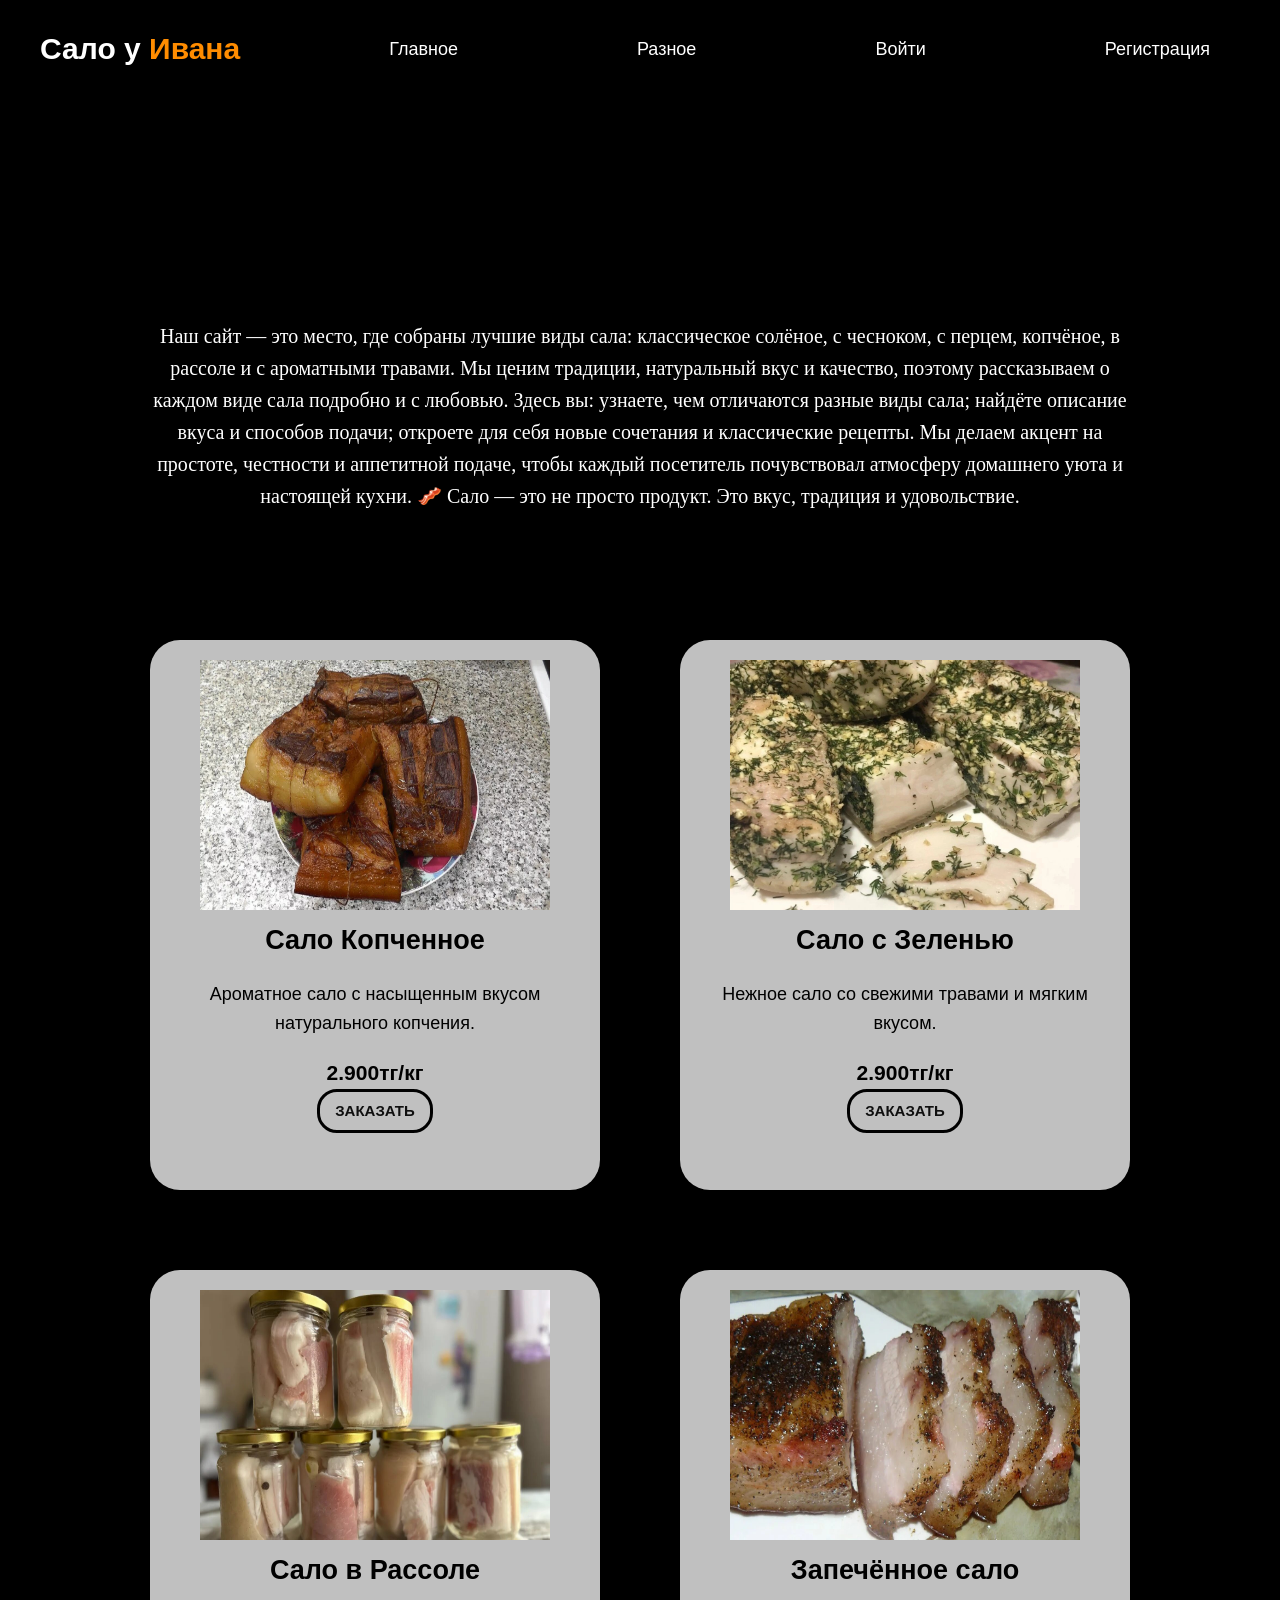
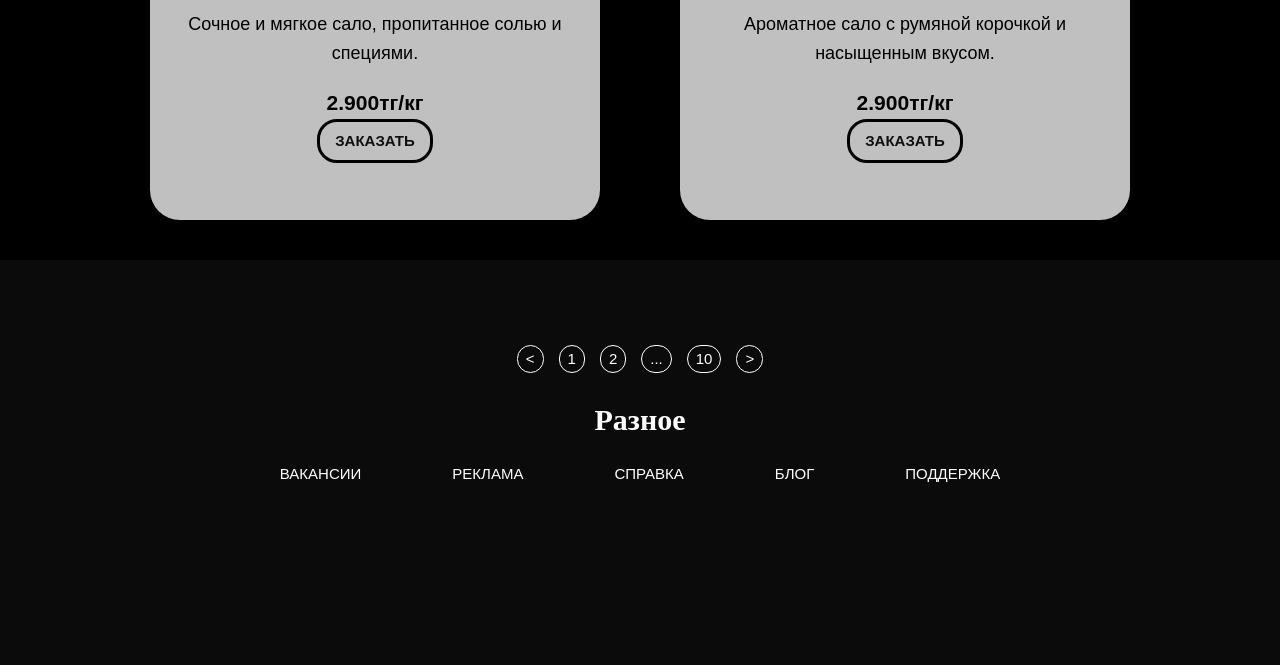
==== index.html @ 9bddf278 "Add files via upload" ====
<!DOCTYPE html>
<html lang="en">
<head>
    <meta charset="UTF-8">
    <meta name="viewport" content="width=device-width, initial-scale=1.0">
    <title>Document</title>
    <link rel="stylesheet" href="css/style.css">
</head>

    <body>

        <header class="header">
            <div class="conteiner">
                <div class="header__inner">
                    <div class="header__logo">Сало у<span class="lik"> Ивана</span></div>
                    <a class="nav__link" href="">Главное</a>
                    <a class="nav__link" href="#">Разное</a>
    
                    <a class="nav__link" href="reg.html">Войти</a>
                    <a class="nav__link" href="login.html">Регистрация</a>
                </div>
            </div>
        </header>
      
    
    
    
        <section class="section">
            <div class="container">
                <div id="magaz" class="section__header">
                    <h3 class="section__suptitle"></h3>
                    
                    <div class="section__text">
                        <p>Наш сайт — это место, где собраны лучшие виды сала: классическое солёное, с чесноком, с перцем, копчёное, в рассоле и с ароматными травами.
                            Мы ценим традиции, натуральный вкус и качество, поэтому рассказываем о каждом виде сала подробно и с любовью.
                            Здесь вы:
                            узнаете, чем отличаются разные виды сала;
                            найдёте описание вкуса и способов подачи;
                            откроете для себя новые сочетания и классические рецепты.
                            Мы делаем акцент на простоте, честности и аппетитной подаче, чтобы каждый посетитель почувствовал атмосферу домашнего уюта и настоящей кухни.
                            🥓 Сало — это не просто продукт. Это вкус, традиция и удовольствие.
                        </p>
                    </div>
                </div>
            </div>
    
    
    
    
        </section>
    
    
    
        <div class="flex">
    
            <div class="word">
                <img src="imges/cap.jpg" alt="">
                <h2>Сало Копченное</h2>
                <p>Ароматное сало с насыщенным вкусом натурального копчения.</p>
                <h3>2.900тг/кг</h3>
                <a class="button" href="https://wa.me/996707998510?text=%D0%97%D0%B4%D1%80%D0%B0%D0%B2%D1%81%D1%82%D0%B2%D1%83%D0%B9%D1%82%D0%B5!%D0%A5%D0%BE%D1%87%D1%83%20%D1%83%20%D0%B2%D0%B0%D1%81%20%D0%B7%D0%B0%D0%BA%D0%B0%D0%B7%D0%B0%D1%82%D1%8C..." target="">Заказать</a>
            </div>
            <div class="word">
                <img src="imges/zel.jpg" alt="">
                <h2>Сало с Зеленью</h2>
                <p>Нежное сало со свежими травами и мягким вкусом.</p>
                <h3>2.900тг/кг</h3>
                <a class="button" href="https://wa.me/996707998510?text=%D0%97%D0%B4%D1%80%D0%B0%D0%B2%D1%81%D1%82%D0%B2%D1%83%D0%B9%D1%82%D0%B5!%D0%A5%D0%BE%D1%87%D1%83%20%D1%83%20%D0%B2%D0%B0%D1%81%20%D0%B7%D0%B0%D0%BA%D0%B0%D0%B7%D0%B0%D1%82%D1%8C..." target="">Заказать</a>
    
            </div>
            <div class="word">
                <img src="imges/ras.jpg" alt="">
                <h2>Сало в Рассоле</h2>
                <p>Сочное и мягкое сало, пропитанное солью и специями.</p>
                <h3>2.900тг/кг</h3>
                <a class="button" href="https://wa.me/996707998510?text=%D0%97%D0%B4%D1%80%D0%B0%D0%B2%D1%81%D1%82%D0%B2%D1%83%D0%B9%D1%82%D0%B5!%D0%A5%D0%BE%D1%87%D1%83%20%D1%83%20%D0%B2%D0%B0%D1%81%20%D0%B7%D0%B0%D0%BA%D0%B0%D0%B7%D0%B0%D1%82%D1%8C..." target="">Заказать</a>
    
            </div>
            <div class="word">
                <img src="imges/zap.jpg" alt="">
                <h2>Запечённое сало</h2>
                <p>Ароматное сало с румяной корочкой и насыщенным вкусом.</p>
                <h3>2.900тг/кг</h3>
                <a class="button" href="https://wa.me/996707998510?text=%D0%97%D0%B4%D1%80%D0%B0%D0%B2%D1%81%D1%82%D0%B2%D1%83%D0%B9%D1%82%D0%B5!%D0%A5%D0%BE%D1%87%D1%83%20%D1%83%20%D0%B2%D0%B0%D1%81%20%D0%B7%D0%B0%D0%BA%D0%B0%D0%B7%D0%B0%D1%82%D1%8C..." target="">Заказать</a>
    
            </div>
            
    
        </div>
    
        <section class="section-2">
            <div id="poder" class="container-2">
                <div class="section__header-2">
                    <a class="button-2" href="#"><</a>
                            <a class="button-2" href="#">1</a>
                            <a class="button-2" href="#">2</a>
                            <a class="button-2">...</a>
                            <a class="button-2" href="#">10</a>
                            <a class="button-2" href="#">></a>
                            <p></p>
                            <p></p>
                            <h3 class="section__suptitle-2">Разное</h3>
                            <h2 class="section__title-2"></h2>
                            <div class="section__text-2">
                                <a class="button-4" href="#!">Вакансии</a>
                                <a class="button-4" href="#!">Реклама</a>
                                <a class="button-4" href="#!">Справка</a>
                                <a class="button-4" href="#!">Блог</a>
                                <a class="button-4" href="#!">Поддержка</a>
    
                            </div>
                </div>
            </div>
        </section>
    
    </body>

</html>
---- css/style.css ----
body{
    background-color: #000000;
}
.lik {
    color: rgb(255, 140, 0);
}

.slider {
    justify-content: space-between;
    margin-top: 30px;
    text-align: left;
}

.slider__item {
    width: 24%;
    padding: 20px 0;
    position: relative;

    border-top: 3px solid #fff;
    opacity: .5;

    font-size: 18px;
    color: #ffffff;
    text-transform: uppercase;
}

html {
    scroll-behavior: smooth;

}

.slider__item.active {
    opacity: 1;
}

.slider__item.active:before {
    content: "";
    display: block;
    background-color: #af4e00;
    width: 70px;
    height: 3px;
    position: absolute;
    top: -3px;
    left: 0;
    z-index: 1;
}

.slider__item.active2 {
    opacity: 1;
}

.slider__item.active2::before {
    content: "";
    display: block;
    background-color: #af4e00;
    width: 180px;
    height: 3px;
    position: absolute;
    top: -3px;
    left: 0;
    z-index: 1;
}

.slider__num {
    font-size: 24px;
    font-weight: 700;
}


body {
    margin: 0;
    font-family: 'Montserrat', sans-serif;
    font-size: 18px;
    line-height: 1.6;
    color: #ffffff;
}

*,
*:before,
*:after {
    box-sizing: border-box;
}

h1,
h2,
h3,
h4,
h5,
h6 {
    margin: 0;
}


.conteiner {
    width: 100%;
    max-width: 1200px;
    margin: 0 auto;
}




.intro__title::after {
    content: "";
    display: block;
    opacity: 0;
    width: 65px;
    height: 4px;
    background-color: #fff;
    margin: 30px auto;
}

.header {
    width: 100%;
    padding-top: 25px;
    position: absolute;
    top: 0;
    left: 0;
    right: 0;
    z-index: 100;
}

.header__inner {
    display: flex;
    justify-content: space-between;
    align-items: center;
    margin: 50 0 5px;
}


.header__logo {
    font-size: 30px;
    font-weight: 700;
    color: #fff;
    
}

.nav {
    font-size: 14px;
    text-transform: uppercase;
}

.nav__link {
    display: inline-block;
    vertical-align: top;
    margin: 0 30px;
    position: relative;

    color: #fff;
    text-decoration: 0;
    transition: color .1s linear;
}

.nav__link:hover {
    color: #af4e00;
}

.nav__link:hover::after {
    opacity: 1;
}


.button {
    display: inline-block;
    vertical-align: top;
    padding: 7px 15px;
    border: 3px solid #000000;
    color: #0f0f0f;
    text-transform: uppercase;
    font-size: 15px;
    font-weight: 700;
    text-decoration: none;
    transition: background .8s linear,
        color .9s linear;
    border-radius: 20px;

}

.button:hover {
    background-color: #000000;
    color: #ffffff;
}

/*section*/
.section {
    
    padding: 300px 0;
    background-color: black;
    margin: 0;
    height: 60vh;
    font-size: 20px;
    font-family: 'Konkhmer Sleokchher', cursive;
}

.section__header {
    width: 70%;
    min-width: 1000px;
    margin: 0 auto 40px;
    color: #fff;
    text-align: center;
}

.section__suptitle {
    font-family: 'Konkhmer Sleokchher', cursive;
    font-size: 30px;
    color: #fff;
}





.flex {
    background: black;
    display: flex;
    flex-wrap: wrap;
    justify-content: center;
    align-items: center;

}

.word {
    background: rgba(255, 255, 255, 0.753);
    color: rgb(0, 0, 0);
    width: 450px;
    text-align: center;
    padding: 20px;
    margin: 40px;
    height: 550px;
    border-radius: 30px;

}

.word>img {
    width: 350px;
    height: 250px;
    
}

/*section-2*/
.section-2 {
    padding: 80px 0px;
    background-color: rgb(12, 11, 11);
    margin: 0px;
    height: 45vh;
}

.section__header-2 {
    width: 70%;
    min-width: 900px;
    margin: 0 auto 40px;
    color: #fff;
    text-align: center;
}

.section__suptitle-2 {
    font-family: 'Konkhmer Sleokchher', cursive;
    font-size: 30px;
    color: #fff;
    margin: 0px;
    height: 30px;
}

.section__title-2 {
    font-family: 'Bagel Fat One', cursive;
    font-size: 100px;
    color: #fff;
}

.button-2 {
    display: inline-block;
    vertical-align: top;
    padding: 1px 8px;
    border: 1px solid #ffffff;
    color: #ffffff;
    text-transform: uppercase;
    font-size: 15px;
    font-weight: 100;
    text-decoration: none;
    transition: background .8s linear,
        color .9s linear;
    border-radius: 20px;
    margin: 5px;

}

.button-2:hover {
    background-color: #ffffff;
    color: #000000;
}

.button-3 {
    display: inline-block;
    vertical-align: top;
    padding: 7px 15px;
    border: 3px solid #ffffff;
    color: #ffffff;
    text-transform: uppercase;
    font-size: 15px;
    font-weight: 700;
    text-decoration: none;
    transition: background .8s linear,
        color .9s linear;
    border-radius: 20px;


}

.button-3:hover {
    background-color: #ffffff;
    color: #000000;
}




.button-4 {
    display: inline-block;
    vertical-align: top;
    padding: 1px 8px;

    color: #ffffff;
    text-transform: uppercase;
    font-size: 15px;
    font-weight: 100;
    text-decoration: none;
    transition: background .6s linear,
        color .7s linear;

    margin: 35px;

}

.button-4:hover {
    background-color: #ffffff;
    color: #000000;
}
@media (max-width: 768px) {

    /* HEADER */
    .header {
        position: relative;
        padding-top: 10px;
    }

    .header__inner {
        flex-direction: column;
        gap: 15px;
        margin: 0;
    }

    .nav__link {
        margin: 5px 0;
        font-size: 16px;
    }

    .header__logo {
        font-size: 24px;
        text-align: center;
    }

    /* SECTION (описание) */
    .section {
        padding: 120px 20px;
        height: auto;
        font-size: 16px;
    }

    .section__header {
        width: 100%;
        min-width: unset;
        padding: 0 10px;
    }

    /* КАРТОЧКИ ТОВАРОВ */
    .flex {
        flex-direction: column;
    }

    .word {
        width: 70%;
        height: auto;
        margin: 20px 0;
        padding: 15px;
    }

    .word img {
        width: 85%;
        height: auto;
        border-radius: 15px;
    }

    /* КНОПКИ */
    .button {
        font-size: 14px;
        padding: 8px 18px;
    }

    /* FOOTER / SECTION-2 */
    .section-2 {
        height: auto;
        padding: 40px 15px;
    }

    .section__header-2 {
        width: 100%;
        min-width: unset;
    }

    .button-4 {
        display: block;
        margin: 15px 0;
        font-size: 14px;
    }
}
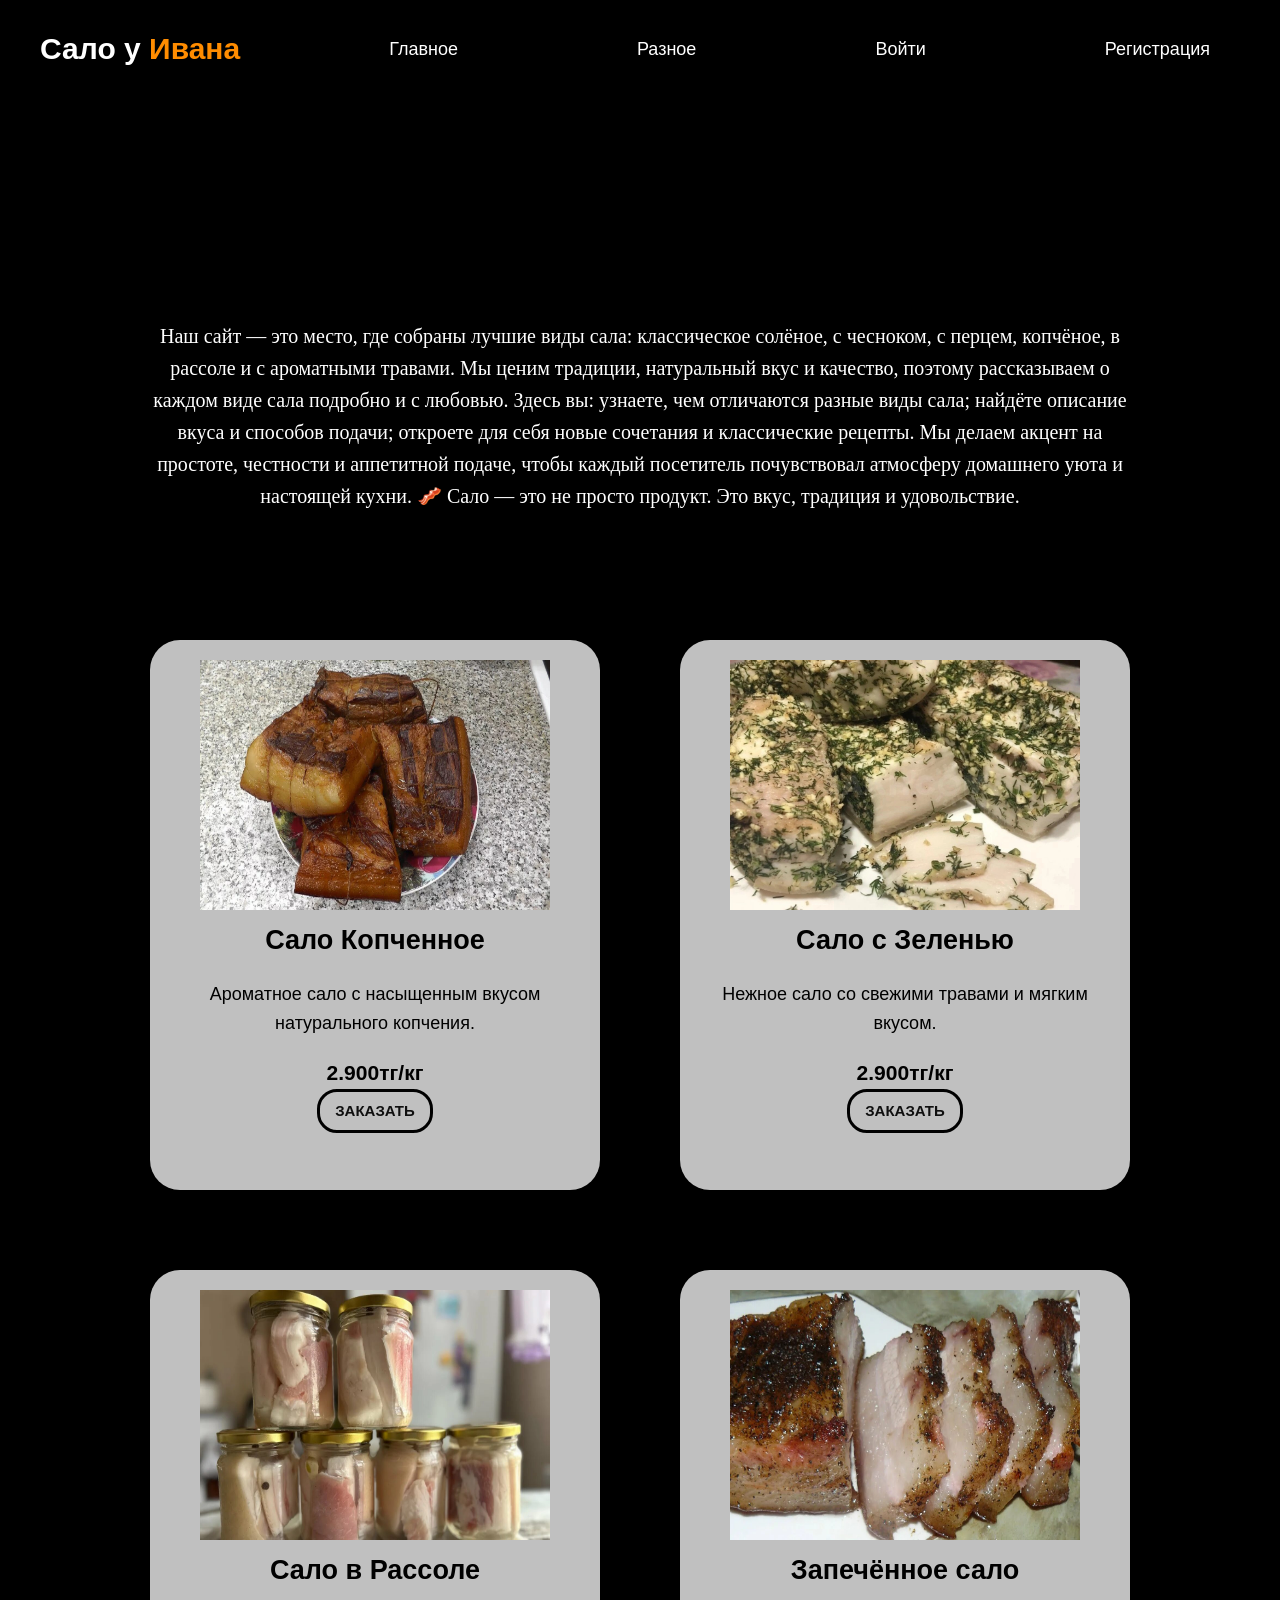
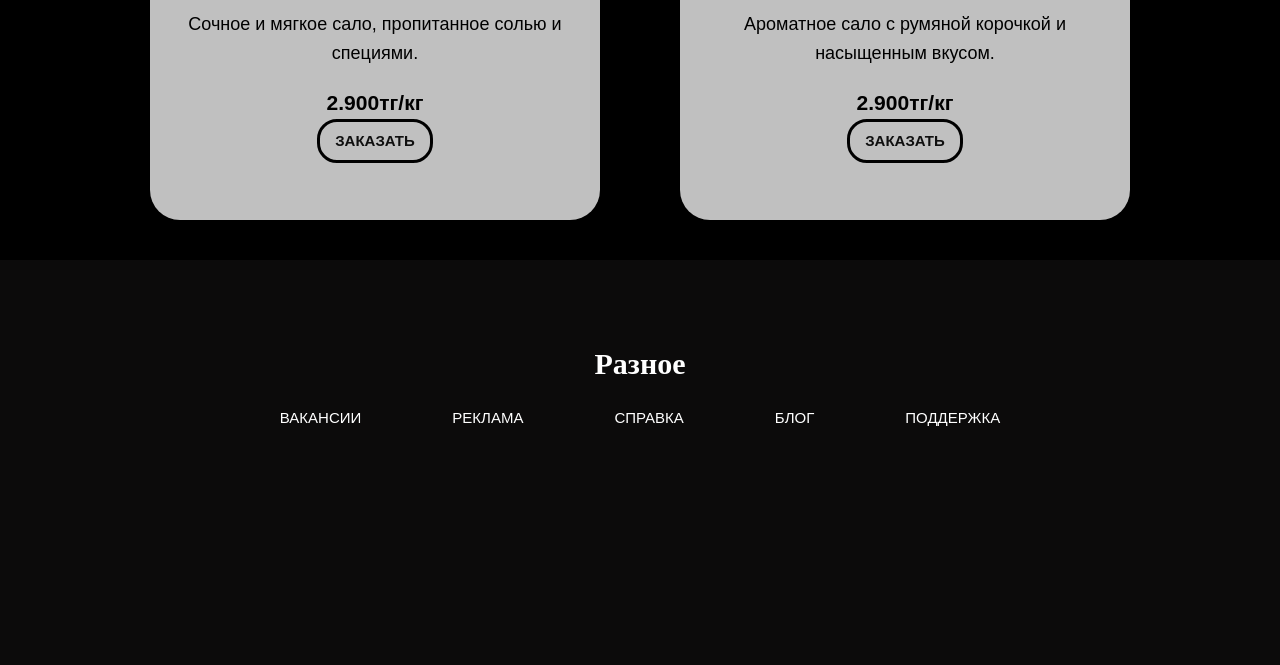
==== commit e3f124b9: "Update index.html" ====
--- a/index.html
+++ b/index.html
@@ -3,7 +3,7 @@
 <head>
     <meta charset="UTF-8">
     <meta name="viewport" content="width=device-width, initial-scale=1.0">
-    <title>Document</title>
+    <title>Сало у Ивана</title>
     <link rel="stylesheet" href="css/style.css">
 </head>
 
@@ -58,14 +58,14 @@
                 <h2>Сало Копченное</h2>
                 <p>Ароматное сало с насыщенным вкусом натурального копчения.</p>
                 <h3>2.900тг/кг</h3>
-                <a class="button" href="https://wa.me/996707998510?text=%D0%97%D0%B4%D1%80%D0%B0%D0%B2%D1%81%D1%82%D0%B2%D1%83%D0%B9%D1%82%D0%B5!%D0%A5%D0%BE%D1%87%D1%83%20%D1%83%20%D0%B2%D0%B0%D1%81%20%D0%B7%D0%B0%D0%BA%D0%B0%D0%B7%D0%B0%D1%82%D1%8C..." target="">Заказать</a>
+                <a class="button" href="https://wa.me/77754330915?text=%D0%97%D0%B4%D1%80%D0%B0%D0%B2%D1%81%D1%82%D0%B2%D1%83%D0%B9%D1%82%D0%B5!%D0%A5%D0%BE%D1%87%D1%83%20%D1%83%20%D0%B2%D0%B0%D1%81%20%D0%B7%D0%B0%D0%BA%D0%B0%D0%B7%D0%B0%D1%82%D1%8C..." target="">Заказать</a>
             </div>
             <div class="word">
                 <img src="imges/zel.jpg" alt="">
                 <h2>Сало с Зеленью</h2>
                 <p>Нежное сало со свежими травами и мягким вкусом.</p>
                 <h3>2.900тг/кг</h3>
-                <a class="button" href="https://wa.me/996707998510?text=%D0%97%D0%B4%D1%80%D0%B0%D0%B2%D1%81%D1%82%D0%B2%D1%83%D0%B9%D1%82%D0%B5!%D0%A5%D0%BE%D1%87%D1%83%20%D1%83%20%D0%B2%D0%B0%D1%81%20%D0%B7%D0%B0%D0%BA%D0%B0%D0%B7%D0%B0%D1%82%D1%8C..." target="">Заказать</a>
+                <a class="button" href="https://wa.me/77754330915?text=%D0%97%D0%B4%D1%80%D0%B0%D0%B2%D1%81%D1%82%D0%B2%D1%83%D0%B9%D1%82%D0%B5!%D0%A5%D0%BE%D1%87%D1%83%20%D1%83%20%D0%B2%D0%B0%D1%81%20%D0%B7%D0%B0%D0%BA%D0%B0%D0%B7%D0%B0%D1%82%D1%8C..." target="">Заказать</a>
     
             </div>
             <div class="word">
@@ -73,7 +73,7 @@
                 <h2>Сало в Рассоле</h2>
                 <p>Сочное и мягкое сало, пропитанное солью и специями.</p>
                 <h3>2.900тг/кг</h3>
-                <a class="button" href="https://wa.me/996707998510?text=%D0%97%D0%B4%D1%80%D0%B0%D0%B2%D1%81%D1%82%D0%B2%D1%83%D0%B9%D1%82%D0%B5!%D0%A5%D0%BE%D1%87%D1%83%20%D1%83%20%D0%B2%D0%B0%D1%81%20%D0%B7%D0%B0%D0%BA%D0%B0%D0%B7%D0%B0%D1%82%D1%8C..." target="">Заказать</a>
+                <a class="button" href="https://wa.me/77754330915?text=%D0%97%D0%B4%D1%80%D0%B0%D0%B2%D1%81%D1%82%D0%B2%D1%83%D0%B9%D1%82%D0%B5!%D0%A5%D0%BE%D1%87%D1%83%20%D1%83%20%D0%B2%D0%B0%D1%81%20%D0%B7%D0%B0%D0%BA%D0%B0%D0%B7%D0%B0%D1%82%D1%8C..." target="">Заказать</a>
     
             </div>
             <div class="word">
@@ -81,7 +81,7 @@
                 <h2>Запечённое сало</h2>
                 <p>Ароматное сало с румяной корочкой и насыщенным вкусом.</p>
                 <h3>2.900тг/кг</h3>
-                <a class="button" href="https://wa.me/996707998510?text=%D0%97%D0%B4%D1%80%D0%B0%D0%B2%D1%81%D1%82%D0%B2%D1%83%D0%B9%D1%82%D0%B5!%D0%A5%D0%BE%D1%87%D1%83%20%D1%83%20%D0%B2%D0%B0%D1%81%20%D0%B7%D0%B0%D0%BA%D0%B0%D0%B7%D0%B0%D1%82%D1%8C..." target="">Заказать</a>
+                <a class="button" href="https://wa.me/77754330915?text=%D0%97%D0%B4%D1%80%D0%B0%D0%B2%D1%81%D1%82%D0%B2%D1%83%D0%B9%D1%82%D0%B5!%D0%A5%D0%BE%D1%87%D1%83%20%D1%83%20%D0%B2%D0%B0%D1%81%20%D0%B7%D0%B0%D0%BA%D0%B0%D0%B7%D0%B0%D1%82%D1%8C..." target="">Заказать</a>
     
             </div>
             
@@ -91,14 +91,14 @@
         <section class="section-2">
             <div id="poder" class="container-2">
                 <div class="section__header-2">
-                    <a class="button-2" href="#"><</a>
+                    <!-- <a class="button-2" href="#"><</a>
                             <a class="button-2" href="#">1</a>
                             <a class="button-2" href="#">2</a>
                             <a class="button-2">...</a>
                             <a class="button-2" href="#">10</a>
                             <a class="button-2" href="#">></a>
                             <p></p>
-                            <p></p>
+                            <p></p> -->
                             <h3 class="section__suptitle-2">Разное</h3>
                             <h2 class="section__title-2"></h2>
                             <div class="section__text-2">
@@ -115,4 +115,7 @@
     
     </body>
 
-</html>+
+</html>
+
+
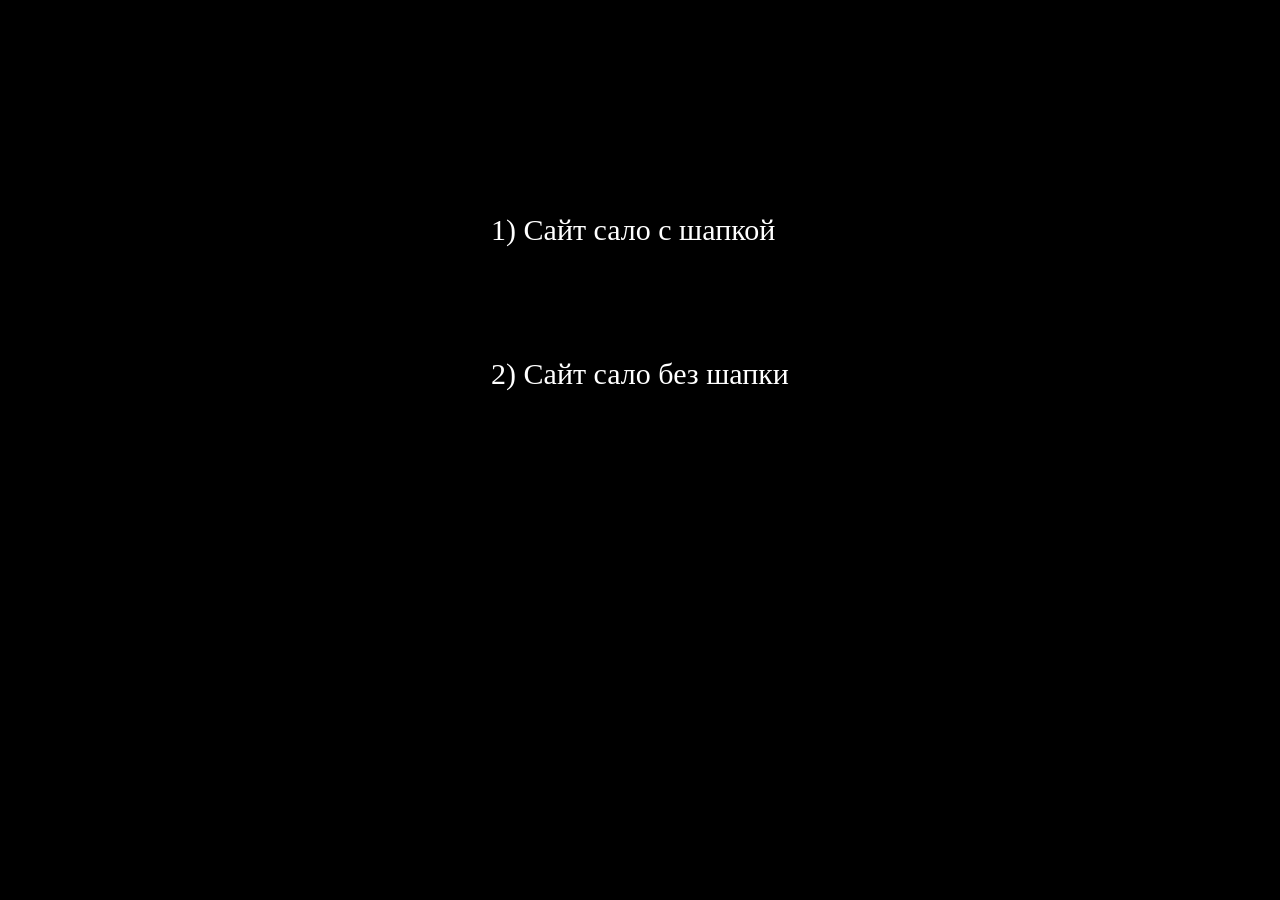
==== commit d29152cd: "Add files via upload" ====
--- a/index.html
+++ b/index.html
@@ -1,121 +1,24 @@
 <!DOCTYPE html>
 <html lang="en">
+
 <head>
     <meta charset="UTF-8">
     <meta name="viewport" content="width=device-width, initial-scale=1.0">
-    <title>Сало у Ивана</title>
+    <title>Document</title>
     <link rel="stylesheet" href="css/style.css">
 </head>
 
-    <body>
+<body>
+    <div class="link">
 
-        <header class="header">
-            <div class="conteiner">
-                <div class="header__inner">
-                    <div class="header__logo">Сало у<span class="lik"> Ивана</span></div>
-                    <a class="nav__link" href="">Главное</a>
-                    <a class="nav__link" href="#">Разное</a>
-    
-                    <a class="nav__link" href="reg.html">Войти</a>
-                    <a class="nav__link" href="login.html">Регистрация</a>
-                </div>
-            </div>
-        </header>
-      
-    
-    
-    
-        <section class="section">
-            <div class="container">
-                <div id="magaz" class="section__header">
-                    <h3 class="section__suptitle"></h3>
-                    
-                    <div class="section__text">
-                        <p>Наш сайт — это место, где собраны лучшие виды сала: классическое солёное, с чесноком, с перцем, копчёное, в рассоле и с ароматными травами.
-                            Мы ценим традиции, натуральный вкус и качество, поэтому рассказываем о каждом виде сала подробно и с любовью.
-                            Здесь вы:
-                            узнаете, чем отличаются разные виды сала;
-                            найдёте описание вкуса и способов подачи;
-                            откроете для себя новые сочетания и классические рецепты.
-                            Мы делаем акцент на простоте, честности и аппетитной подаче, чтобы каждый посетитель почувствовал атмосферу домашнего уюта и настоящей кухни.
-                            🥓 Сало — это не просто продукт. Это вкус, традиция и удовольствие.
-                        </p>
-                    </div>
-                </div>
-            </div>
-    
-    
-    
-    
-        </section>
-    
-    
-    
-        <div class="flex">
-    
-            <div class="word">
-                <img src="imges/cap.jpg" alt="">
-                <h2>Сало Копченное</h2>
-                <p>Ароматное сало с насыщенным вкусом натурального копчения.</p>
-                <h3>2.900тг/кг</h3>
-                <a class="button" href="https://wa.me/77754330915?text=%D0%97%D0%B4%D1%80%D0%B0%D0%B2%D1%81%D1%82%D0%B2%D1%83%D0%B9%D1%82%D0%B5!%D0%A5%D0%BE%D1%87%D1%83%20%D1%83%20%D0%B2%D0%B0%D1%81%20%D0%B7%D0%B0%D0%BA%D0%B0%D0%B7%D0%B0%D1%82%D1%8C..." target="">Заказать</a>
-            </div>
-            <div class="word">
-                <img src="imges/zel.jpg" alt="">
-                <h2>Сало с Зеленью</h2>
-                <p>Нежное сало со свежими травами и мягким вкусом.</p>
-                <h3>2.900тг/кг</h3>
-                <a class="button" href="https://wa.me/77754330915?text=%D0%97%D0%B4%D1%80%D0%B0%D0%B2%D1%81%D1%82%D0%B2%D1%83%D0%B9%D1%82%D0%B5!%D0%A5%D0%BE%D1%87%D1%83%20%D1%83%20%D0%B2%D0%B0%D1%81%20%D0%B7%D0%B0%D0%BA%D0%B0%D0%B7%D0%B0%D1%82%D1%8C..." target="">Заказать</a>
-    
-            </div>
-            <div class="word">
-                <img src="imges/ras.jpg" alt="">
-                <h2>Сало в Рассоле</h2>
-                <p>Сочное и мягкое сало, пропитанное солью и специями.</p>
-                <h3>2.900тг/кг</h3>
-                <a class="button" href="https://wa.me/77754330915?text=%D0%97%D0%B4%D1%80%D0%B0%D0%B2%D1%81%D1%82%D0%B2%D1%83%D0%B9%D1%82%D0%B5!%D0%A5%D0%BE%D1%87%D1%83%20%D1%83%20%D0%B2%D0%B0%D1%81%20%D0%B7%D0%B0%D0%BA%D0%B0%D0%B7%D0%B0%D1%82%D1%8C..." target="">Заказать</a>
-    
-            </div>
-            <div class="word">
-                <img src="imges/zap.jpg" alt="">
-                <h2>Запечённое сало</h2>
-                <p>Ароматное сало с румяной корочкой и насыщенным вкусом.</p>
-                <h3>2.900тг/кг</h3>
-                <a class="button" href="https://wa.me/77754330915?text=%D0%97%D0%B4%D1%80%D0%B0%D0%B2%D1%81%D1%82%D0%B2%D1%83%D0%B9%D1%82%D0%B5!%D0%A5%D0%BE%D1%87%D1%83%20%D1%83%20%D0%B2%D0%B0%D1%81%20%D0%B7%D0%B0%D0%BA%D0%B0%D0%B7%D0%B0%D1%82%D1%8C..." target="">Заказать</a>
-    
-            </div>
-            
-    
+        <div class="link-a">
+            <a href="sshapki.html">1) Сайт сало с шапкой</a>
+            <a href="bezshapki.html">2) Сайт сало без шапки</a>
         </div>
-    
-        <section class="section-2">
-            <div id="poder" class="container-2">
-                <div class="section__header-2">
-                    <!-- <a class="button-2" href="#"><</a>
-                            <a class="button-2" href="#">1</a>
-                            <a class="button-2" href="#">2</a>
-                            <a class="button-2">...</a>
-                            <a class="button-2" href="#">10</a>
-                            <a class="button-2" href="#">></a>
-                            <p></p>
-                            <p></p> -->
-                            <h3 class="section__suptitle-2">Разное</h3>
-                            <h2 class="section__title-2"></h2>
-                            <div class="section__text-2">
-                                <a class="button-4" href="#!">Вакансии</a>
-                                <a class="button-4" href="#!">Реклама</a>
-                                <a class="button-4" href="#!">Справка</a>
-                                <a class="button-4" href="#!">Блог</a>
-                                <a class="button-4" href="#!">Поддержка</a>
-    
-                            </div>
-                </div>
-            </div>
-        </section>
-    
-    </body>
 
 
-</html>
+    </div>
 
+</body>
 
+</html>
--- a/css/style.css
+++ b/css/style.css
@@ -1,415 +1,24 @@
 body{
-    background-color: #000000;
-}
-.lik {
-    color: rgb(255, 140, 0);
+    background-color: black;
 }
 
-.slider {
-    justify-content: space-between;
-    margin-top: 30px;
-    text-align: left;
+.link{
+    display: flex;
+    align-items: center;
+    justify-content: center;
+    padding-top: 100px;
 }
+a{
+    display: block;
+    color: white;
+    text-decoration: none;
+    font-size: 30px;
+    margin: 100px 0px;
+    padding: 5px;
+    border-radius: 20px;
+}
+a:hover{
+    color: black;
+    background-color: wheat;
 
-.slider__item {
-    width: 24%;
-    padding: 20px 0;
-    position: relative;
-
-    border-top: 3px solid #fff;
-    opacity: .5;
-
-    font-size: 18px;
-    color: #ffffff;
-    text-transform: uppercase;
-}
-
-html {
-    scroll-behavior: smooth;
-
-}
-
-.slider__item.active {
-    opacity: 1;
-}
-
-.slider__item.active:before {
-    content: "";
-    display: block;
-    background-color: #af4e00;
-    width: 70px;
-    height: 3px;
-    position: absolute;
-    top: -3px;
-    left: 0;
-    z-index: 1;
-}
-
-.slider__item.active2 {
-    opacity: 1;
-}
-
-.slider__item.active2::before {
-    content: "";
-    display: block;
-    background-color: #af4e00;
-    width: 180px;
-    height: 3px;
-    position: absolute;
-    top: -3px;
-    left: 0;
-    z-index: 1;
-}
-
-.slider__num {
-    font-size: 24px;
-    font-weight: 700;
-}
-
-
-body {
-    margin: 0;
-    font-family: 'Montserrat', sans-serif;
-    font-size: 18px;
-    line-height: 1.6;
-    color: #ffffff;
-}
-
-*,
-*:before,
-*:after {
-    box-sizing: border-box;
-}
-
-h1,
-h2,
-h3,
-h4,
-h5,
-h6 {
-    margin: 0;
-}
-
-
-.conteiner {
-    width: 100%;
-    max-width: 1200px;
-    margin: 0 auto;
-}
-
-
-
-
-.intro__title::after {
-    content: "";
-    display: block;
-    opacity: 0;
-    width: 65px;
-    height: 4px;
-    background-color: #fff;
-    margin: 30px auto;
-}
-
-.header {
-    width: 100%;
-    padding-top: 25px;
-    position: absolute;
-    top: 0;
-    left: 0;
-    right: 0;
-    z-index: 100;
-}
-
-.header__inner {
-    display: flex;
-    justify-content: space-between;
-    align-items: center;
-    margin: 50 0 5px;
-}
-
-
-.header__logo {
-    font-size: 30px;
-    font-weight: 700;
-    color: #fff;
-    
-}
-
-.nav {
-    font-size: 14px;
-    text-transform: uppercase;
-}
-
-.nav__link {
-    display: inline-block;
-    vertical-align: top;
-    margin: 0 30px;
-    position: relative;
-
-    color: #fff;
-    text-decoration: 0;
-    transition: color .1s linear;
-}
-
-.nav__link:hover {
-    color: #af4e00;
-}
-
-.nav__link:hover::after {
-    opacity: 1;
-}
-
-
-.button {
-    display: inline-block;
-    vertical-align: top;
-    padding: 7px 15px;
-    border: 3px solid #000000;
-    color: #0f0f0f;
-    text-transform: uppercase;
-    font-size: 15px;
-    font-weight: 700;
-    text-decoration: none;
-    transition: background .8s linear,
-        color .9s linear;
-    border-radius: 20px;
-
-}
-
-.button:hover {
-    background-color: #000000;
-    color: #ffffff;
-}
-
-/*section*/
-.section {
-    
-    padding: 300px 0;
-    background-color: black;
-    margin: 0;
-    height: 60vh;
-    font-size: 20px;
-    font-family: 'Konkhmer Sleokchher', cursive;
-}
-
-.section__header {
-    width: 70%;
-    min-width: 1000px;
-    margin: 0 auto 40px;
-    color: #fff;
-    text-align: center;
-}
-
-.section__suptitle {
-    font-family: 'Konkhmer Sleokchher', cursive;
-    font-size: 30px;
-    color: #fff;
-}
-
-
-
-
-
-.flex {
-    background: black;
-    display: flex;
-    flex-wrap: wrap;
-    justify-content: center;
-    align-items: center;
-
-}
-
-.word {
-    background: rgba(255, 255, 255, 0.753);
-    color: rgb(0, 0, 0);
-    width: 450px;
-    text-align: center;
-    padding: 20px;
-    margin: 40px;
-    height: 550px;
-    border-radius: 30px;
-
-}
-
-.word>img {
-    width: 350px;
-    height: 250px;
-    
-}
-
-/*section-2*/
-.section-2 {
-    padding: 80px 0px;
-    background-color: rgb(12, 11, 11);
-    margin: 0px;
-    height: 45vh;
-}
-
-.section__header-2 {
-    width: 70%;
-    min-width: 900px;
-    margin: 0 auto 40px;
-    color: #fff;
-    text-align: center;
-}
-
-.section__suptitle-2 {
-    font-family: 'Konkhmer Sleokchher', cursive;
-    font-size: 30px;
-    color: #fff;
-    margin: 0px;
-    height: 30px;
-}
-
-.section__title-2 {
-    font-family: 'Bagel Fat One', cursive;
-    font-size: 100px;
-    color: #fff;
-}
-
-.button-2 {
-    display: inline-block;
-    vertical-align: top;
-    padding: 1px 8px;
-    border: 1px solid #ffffff;
-    color: #ffffff;
-    text-transform: uppercase;
-    font-size: 15px;
-    font-weight: 100;
-    text-decoration: none;
-    transition: background .8s linear,
-        color .9s linear;
-    border-radius: 20px;
-    margin: 5px;
-
-}
-
-.button-2:hover {
-    background-color: #ffffff;
-    color: #000000;
-}
-
-.button-3 {
-    display: inline-block;
-    vertical-align: top;
-    padding: 7px 15px;
-    border: 3px solid #ffffff;
-    color: #ffffff;
-    text-transform: uppercase;
-    font-size: 15px;
-    font-weight: 700;
-    text-decoration: none;
-    transition: background .8s linear,
-        color .9s linear;
-    border-radius: 20px;
-
-
-}
-
-.button-3:hover {
-    background-color: #ffffff;
-    color: #000000;
-}
-
-
-
-
-.button-4 {
-    display: inline-block;
-    vertical-align: top;
-    padding: 1px 8px;
-
-    color: #ffffff;
-    text-transform: uppercase;
-    font-size: 15px;
-    font-weight: 100;
-    text-decoration: none;
-    transition: background .6s linear,
-        color .7s linear;
-
-    margin: 35px;
-
-}
-
-.button-4:hover {
-    background-color: #ffffff;
-    color: #000000;
-}
-@media (max-width: 768px) {
-
-    /* HEADER */
-    .header {
-        position: relative;
-        padding-top: 10px;
-    }
-
-    .header__inner {
-        flex-direction: column;
-        gap: 15px;
-        margin: 0;
-    }
-
-    .nav__link {
-        margin: 5px 0;
-        font-size: 16px;
-    }
-
-    .header__logo {
-        font-size: 24px;
-        text-align: center;
-    }
-
-    /* SECTION (описание) */
-    .section {
-        padding: 120px 20px;
-        height: auto;
-        font-size: 16px;
-    }
-
-    .section__header {
-        width: 100%;
-        min-width: unset;
-        padding: 0 10px;
-    }
-
-    /* КАРТОЧКИ ТОВАРОВ */
-    .flex {
-        flex-direction: column;
-    }
-
-    .word {
-        width: 70%;
-        height: auto;
-        margin: 20px 0;
-        padding: 15px;
-    }
-
-    .word img {
-        width: 85%;
-        height: auto;
-        border-radius: 15px;
-    }
-
-    /* КНОПКИ */
-    .button {
-        font-size: 14px;
-        padding: 8px 18px;
-    }
-
-    /* FOOTER / SECTION-2 */
-    .section-2 {
-        height: auto;
-        padding: 40px 15px;
-    }
-
-    .section__header-2 {
-        width: 100%;
-        min-width: unset;
-    }
-
-    .button-4 {
-        display: block;
-        margin: 15px 0;
-        font-size: 14px;
-    }
 }
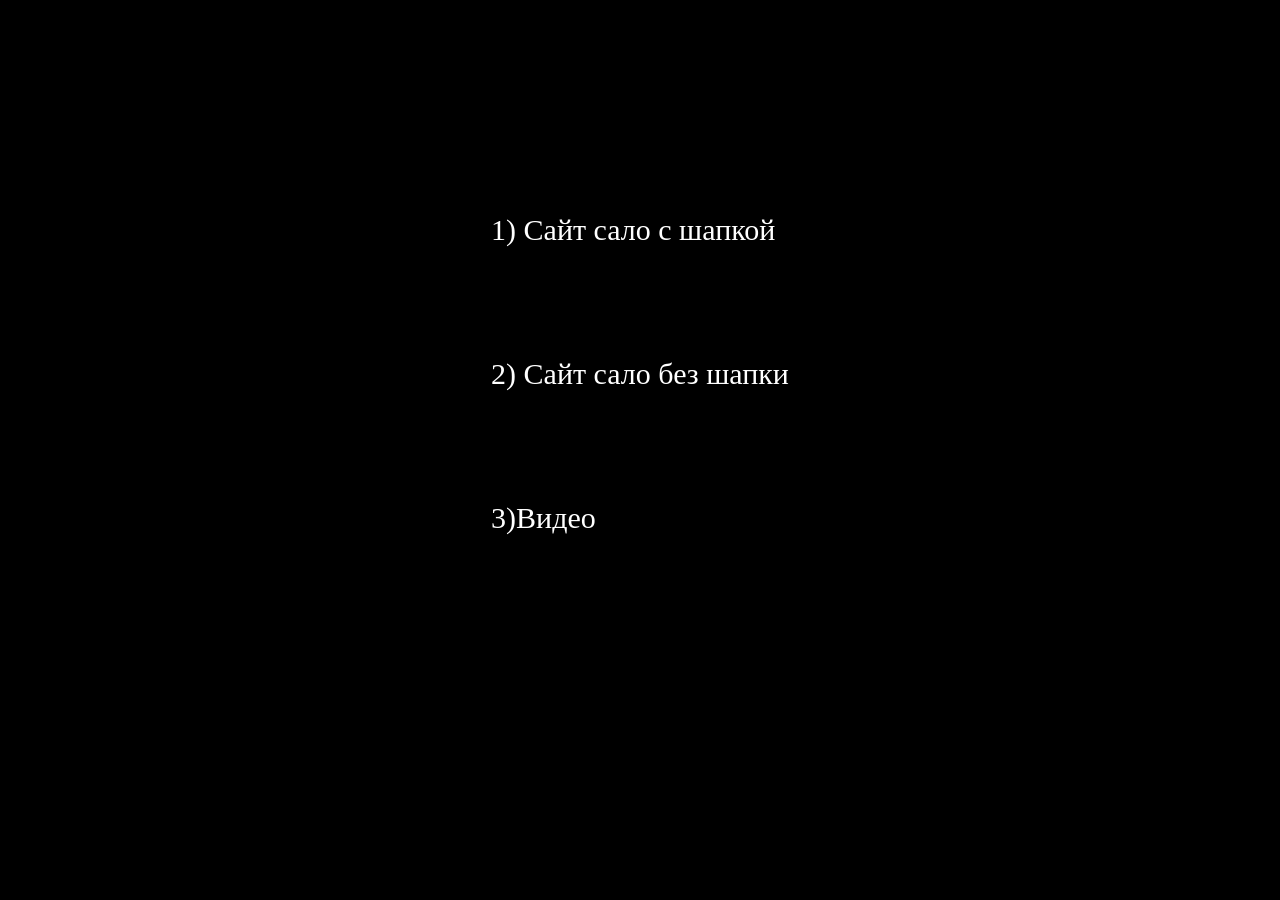
==== commit d747526b: "Add files via upload" ====
--- a/index.html
+++ b/index.html
@@ -14,6 +14,7 @@
         <div class="link-a">
             <a href="sshapki.html">1) Сайт сало с шапкой</a>
             <a href="bezshapki.html">2) Сайт сало без шапки</a>
+            <a href="vid.html">3)Видео</a>
         </div>
 
 
--- a/css/style.css
+++ b/css/style.css
@@ -21,4 +21,17 @@
     color: black;
     background-color: wheat;
 
-}+}
+.video-wrapper {
+    display: flex;
+    justify-content: center;   /* по горизонтали */
+    align-items: center;       /* по вертикали */
+    min-height: 100vh;         /* высота экрана */
+  }
+  
+  .video-wrapper video {
+    width: 90%;
+    max-width: 800px;
+    height: auto;
+    border-radius: 12px;
+  }
